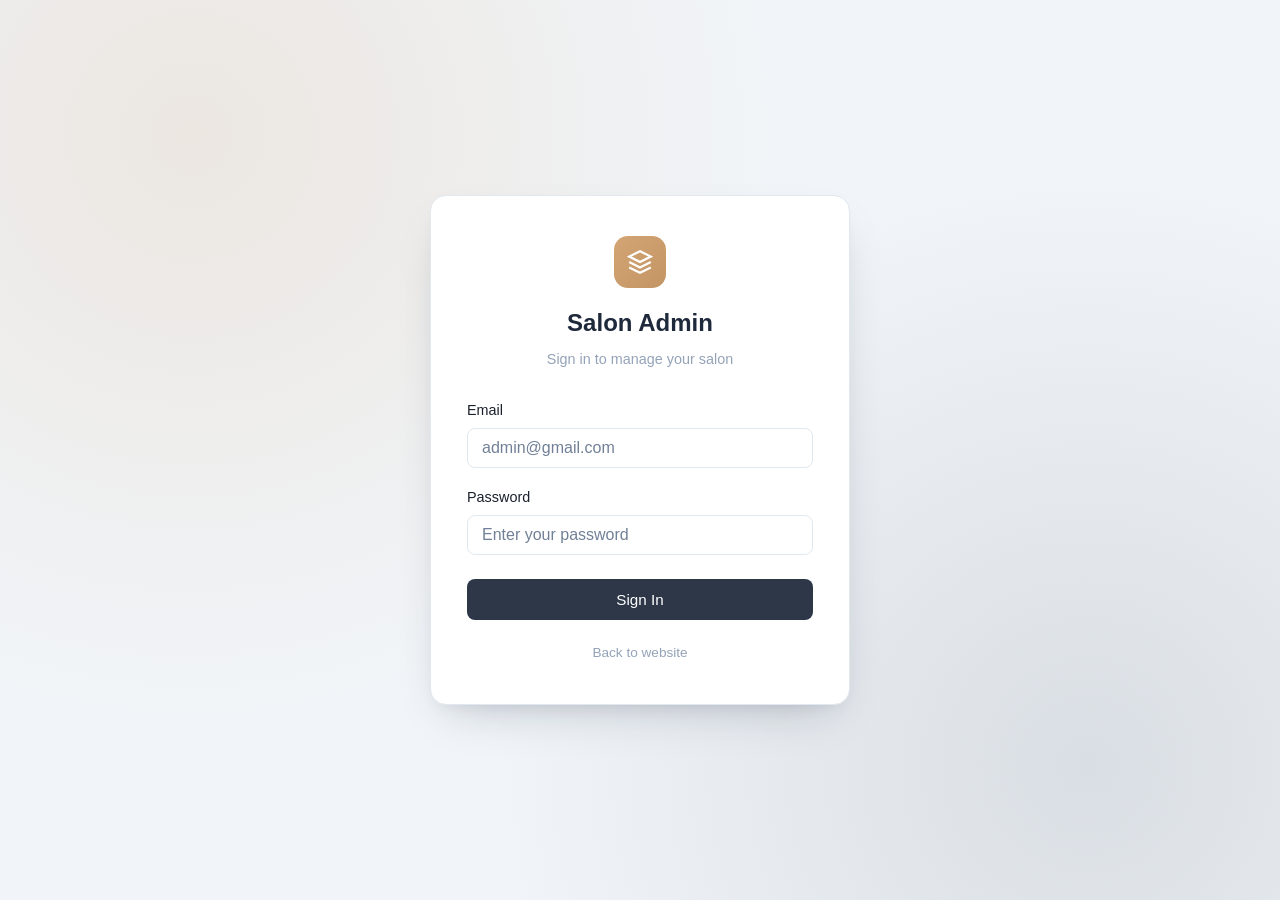
==== admin.html @ ce446b96 "first commit" ====
<!DOCTYPE html>
<html lang="en">
<head>
    <meta charset="UTF-8">
    <meta name="viewport" content="width=device-width, initial-scale=1.0">
    <title>Salon Admin Panel</title>
    <link rel="stylesheet" href="css/style.css">
    <link rel="stylesheet" href="css/admin.css">
</head>
<body>
    <script src="js/data/default-data.js"></script>
    <script src="js/utils/helpers.js"></script>
    <script src="js/data/storage.js"></script>
    <script>if (!storage.isAdminAuthenticated()) { window.location.replace('login.html'); }</script>
    <div class="admin-layout">
        <aside class="sidebar" id="sidebar">
            <div class="sidebar-header">
                <h1><span id="sidebar-brand-name">Salon Admin</span></h1>
            </div>
            <nav class="sidebar-nav">
                <div class="nav-section">
                    <div class="nav-section-title">Overview</div>
                    <a href="#" class="nav-link active" data-section="dashboard">
                        <svg viewBox="0 0 24 24" fill="none" stroke="currentColor" stroke-width="2"><rect x="3" y="3" width="7" height="7"/><rect x="14" y="3" width="7" height="7"/><rect x="3" y="14" width="7" height="7"/><rect x="14" y="14" width="7" height="7"/></svg>
                        Dashboard
                    </a>
                </div>
                <div class="nav-section">
                    <div class="nav-section-title">Salon Data</div>
                    <a href="#" class="nav-link" data-section="business">
                        <svg viewBox="0 0 24 24" fill="none" stroke="currentColor" stroke-width="2"><path d="M3 21h18"/><path d="M5 21V7l7-4 7 4v14"/><path d="M9 21v-6h6v6"/></svg>
                        Business Information
                    </a>
                    <a href="#" class="nav-link" data-section="contact">
                        <svg viewBox="0 0 24 24" fill="none" stroke="currentColor" stroke-width="2"><path d="M22 16.92v3a2 2 0 0 1-2.18 2 19.79 19.79 0 0 1-8.63-3.07 19.5 19.5 0 0 1-6-6 19.79 19.79 0 0 1-3.07-8.67A2 2 0 0 1 4.11 2h3a2 2 0 0 1 2 1.72c.13.96.36 1.9.7 2.81a2 2 0 0 1-.45 2.11L8.09 9.91a16 16 0 0 0 6 6l1.27-1.27a2 2 0 0 1 2.11-.45c.91.34 1.85.57 2.81.7A2 2 0 0 1 22 16.92z"/></svg>
                        Contact Information
                    </a>
                    <a href="#" class="nav-link" data-section="opening-hours">
                        <svg viewBox="0 0 24 24" fill="none" stroke="currentColor" stroke-width="2"><circle cx="12" cy="12" r="10"/><polyline points="12 6 12 12 16 14"/></svg>
                        Opening Hours
                    </a>
                    <a href="#" class="nav-link" data-section="services">
                        <svg viewBox="0 0 24 24" fill="none" stroke="currentColor" stroke-width="2"><circle cx="6" cy="6" r="3"/><circle cx="6" cy="18" r="3"/><line x1="20" y1="4" x2="8.12" y2="15.88"/><line x1="14.47" y1="14.48" x2="20" y2="20"/><line x1="8.12" y1="8.12" x2="12" y2="12"/></svg>
                        Services
                    </a>
                    <a href="#" class="nav-link" data-section="packages">
                        <svg viewBox="0 0 24 24" fill="none" stroke="currentColor" stroke-width="2"><path d="M21 16V8a2 2 0 0 0-1-1.73l-7-4a2 2 0 0 0-2 0l-7 4A2 2 0 0 0 3 8v8a2 2 0 0 0 1 1.73l7 4a2 2 0 0 0 2 0l7-4A2 2 0 0 0 21 16z"/><polyline points="3.27 6.96 12 12.01 20.73 6.96"/><line x1="12" y1="22.08" x2="12" y2="12"/></svg>
                        Packages
                    </a>
                    <a href="#" class="nav-link" data-section="team">
                        <svg viewBox="0 0 24 24" fill="none" stroke="currentColor" stroke-width="2"><path d="M17 21v-2a4 4 0 0 0-4-4H5a4 4 0 0 0-4 4v2"/><circle cx="9" cy="7" r="4"/><path d="M23 21v-2a4 4 0 0 0-3-3.87"/><path d="M16 3.13a4 4 0 0 1 0 7.75"/></svg>
                        Team
                    </a>
                    <a href="#" class="nav-link" data-section="gallery">
                        <svg viewBox="0 0 24 24" fill="none" stroke="currentColor" stroke-width="2"><rect x="3" y="3" width="18" height="18" rx="2"/><circle cx="8.5" cy="8.5" r="1.5"/><polyline points="21 15 16 10 5 21"/></svg>
                        Gallery
                    </a>
                    <a href="#" class="nav-link" data-section="testimonials">
                        <svg viewBox="0 0 24 24" fill="none" stroke="currentColor" stroke-width="2"><polygon points="12 2 15.09 8.26 22 9.27 17 14.14 18.18 21.02 12 17.77 5.82 21.02 7 14.14 2 9.27 8.91 8.26 12 2"/></svg>
                        Testimonials
                    </a>
                </div>
                <div class="nav-section">
                    <div class="nav-section-title">Management</div>
                    <a href="#" class="nav-link" data-section="appointments">
                        <svg viewBox="0 0 24 24" fill="none" stroke="currentColor" stroke-width="2"><rect x="3" y="4" width="18" height="18" rx="2"/><line x1="16" y1="2" x2="16" y2="6"/><line x1="8" y1="2" x2="8" y2="6"/><line x1="3" y1="10" x2="21" y2="10"/></svg>
                        Appointments
                    </a>
                    <a href="#" class="nav-link" data-section="social-links">
                        <svg viewBox="0 0 24 24" fill="none" stroke="currentColor" stroke-width="2"><path d="M18 8A6 6 0 0 0 6 8c0 7-3 9-3 9h18s-3-2-3-9"/><path d="M13.73 21a2 2 0 0 1-3.46 0"/></svg>
                        Social Links
                    </a>
                    <a href="#" class="nav-link" data-section="settings">
                        <svg viewBox="0 0 24 24" fill="none" stroke="currentColor" stroke-width="2"><circle cx="12" cy="12" r="3"/><path d="M19.4 15a1.65 1.65 0 0 0 .33 1.82l.06.06a2 2 0 0 1 0 2.83 2 2 0 0 1-2.83 0l-.06-.06a1.65 1.65 0 0 0-1.82-.33 1.65 1.65 0 0 0-1 1.51V21a2 2 0 0 1-2 2 2 2 0 0 1-2-2v-.09A1.65 1.65 0 0 0 9 19.4a1.65 1.65 0 0 0-1.82.33l-.06.06a2 2 0 0 1-2.83 0 2 2 0 0 1 0-2.83l.06-.06a1.65 1.65 0 0 0 .33-1.82 1.65 1.65 0 0 0-1.51-1H3a2 2 0 0 1-2-2 2 2 0 0 1 2-2h.09A1.65 1.65 0 0 0 4.6 9a1.65 1.65 0 0 0-.33-1.82l-.06-.06a2 2 0 0 1 0-2.83 2 2 0 0 1 2.83 0l.06.06a1.65 1.65 0 0 0 1.82.33H9a1.65 1.65 0 0 0 1-1.51V3a2 2 0 0 1 2-2 2 2 0 0 1 2 2v.09a1.65 1.65 0 0 0 1 1.51 1.65 1.65 0 0 0 1.82-.33l.06-.06a2 2 0 0 1 2.83 0 2 2 0 0 1 0 2.83l-.06.06a1.65 1.65 0 0 0-.33 1.82V9a1.65 1.65 0 0 0 1.51 1H21a2 2 0 0 1 2 2 2 2 0 0 1-2 2h-.09a1.65 1.65 0 0 0-1.51 1z"/></svg>
                        Settings
                    </a>
                </div>
            </nav>
            <div class="sidebar-footer">
                <a href="index.html" class="nav-link" target="_blank" rel="noopener">
                    <svg viewBox="0 0 24 24" fill="none" stroke="currentColor" stroke-width="2"><path d="M18 13v6a2 2 0 0 1-2 2H5a2 2 0 0 1-2-2V8a2 2 0 0 1 2-2h6"/><polyline points="15 3 21 3 21 9"/><line x1="10" y1="14" x2="21" y2="3"/></svg>
                    View Website
                </a>
            </div>
        </aside>

        <div class="overlay"></div>

        <div class="main-content">
            <header class="admin-header">
                <div class="header-left">
                    <button class="menu-toggle" id="menu-toggle" aria-label="Toggle menu">
                        <svg width="24" height="24" viewBox="0 0 24 24" fill="none" stroke="currentColor" stroke-width="2">
                            <line x1="3" y1="6" x2="21" y2="6"></line>
                            <line x1="3" y1="12" x2="21" y2="12"></line>
                            <line x1="3" y1="18" x2="21" y2="18"></line>
                        </svg>
                    </button>
                    <h2 class="page-title" id="page-title">Dashboard</h2>
                </div>
                <div class="header-right">
                    <a href="index.html" target="_blank" rel="noopener" class="btn btn-secondary btn-sm">View Site</a>
                    <button type="button" class="btn btn-secondary btn-sm" data-admin-logout>Logout</button>
                    <div class="user-menu">
                        <div class="user-avatar">A</div>
                        <div class="user-info">
                            <span class="user-name">Admin</span>
                            <span class="user-role">Salon Owner</span>
                        </div>
                    </div>
                </div>
            </header>

            <main class="content-area">

                <section class="content-section active" id="section-dashboard">
                    <div class="section-header">
                        <div>
                            <h2>Dashboard</h2>
                            <p class="section-intro">Your salon content and booking overview.</p>
                        </div>
                        <button type="button" class="btn btn-danger" id="reset-demo-btn">Reset Demo Data</button>
                    </div>
                    <div class="stats-grid">
                        <div class="stat-card">
                            <div class="stat-icon services">
                                <svg viewBox="0 0 24 24" fill="none" stroke="currentColor" stroke-width="2"><circle cx="6" cy="6" r="3"/><circle cx="6" cy="18" r="3"/><line x1="20" y1="4" x2="8.12" y2="15.88"/><line x1="14.47" y1="14.48" x2="20" y2="20"/><line x1="8.12" y1="8.12" x2="12" y2="12"/></svg>
                            </div>
                            <div class="stat-content">
                                <div class="stat-value" id="stat-services">0</div>
                                <div class="stat-label">Total Services</div>
                            </div>
                        </div>
                        <div class="stat-card">
                            <div class="stat-icon packages">
                                <svg viewBox="0 0 24 24" fill="none" stroke="currentColor" stroke-width="2"><path d="M21 16V8a2 2 0 0 0-1-1.73l-7-4a2 2 0 0 0-2 0l-7 4A2 2 0 0 0 3 8v8a2 2 0 0 0 1 1.73l7 4a2 2 0 0 0 2 0l7-4A2 2 0 0 0 21 16z"/><polyline points="3.27 6.96 12 12.01 20.73 6.96"/><line x1="12" y1="22.08" x2="12" y2="12"/></svg>
                            </div>
                            <div class="stat-content">
                                <div class="stat-value" id="stat-packages">0</div>
                                <div class="stat-label">Total Packages</div>
                            </div>
                        </div>
                        <div class="stat-card">
                            <div class="stat-icon team">
                                <svg viewBox="0 0 24 24" fill="none" stroke="currentColor" stroke-width="2"><path d="M17 21v-2a4 4 0 0 0-4-4H5a4 4 0 0 0-4 4v2"/><circle cx="9" cy="7" r="4"/><path d="M23 21v-2a4 4 0 0 0-3-3.87"/><path d="M16 3.13a4 4 0 0 1 0 7.75"/></svg>
                            </div>
                            <div class="stat-content">
                                <div class="stat-value" id="stat-team">0</div>
                                <div class="stat-label">Total Team Members</div>
                            </div>
                        </div>
                        <div class="stat-card">
                            <div class="stat-icon testimonials">
                                <svg viewBox="0 0 24 24" fill="none" stroke="currentColor" stroke-width="2"><polygon points="12 2 15.09 8.26 22 9.27 17 14.14 18.18 21.02 12 17.77 5.82 21.02 7 14.14 2 9.27 8.91 8.26 12 2"/></svg>
                            </div>
                            <div class="stat-content">
                                <div class="stat-value" id="stat-testimonials">0</div>
                                <div class="stat-label">Total Testimonials</div>
                            </div>
                        </div>
                        <div class="stat-card">
                            <div class="stat-icon appointments">
                                <svg viewBox="0 0 24 24" fill="none" stroke="currentColor" stroke-width="2"><rect x="3" y="4" width="18" height="18" rx="2"/><line x1="16" y1="2" x2="16" y2="6"/><line x1="8" y1="2" x2="8" y2="6"/><line x1="3" y1="10" x2="21" y2="10"/></svg>
                            </div>
                            <div class="stat-content">
                                <div class="stat-value" id="stat-appointments">0</div>
                                <div class="stat-label">Pending Appointments</div>
                            </div>
                        </div>
                        <div class="stat-card">
                            <div class="stat-icon gallery">
                                <svg viewBox="0 0 24 24" fill="none" stroke="currentColor" stroke-width="2"><rect x="3" y="3" width="18" height="18" rx="2"/><circle cx="8.5" cy="8.5" r="1.5"/><polyline points="21 15 16 10 5 21"/></svg>
                            </div>
                            <div class="stat-content">
                                <div class="stat-value" id="stat-gallery">0</div>
                                <div class="stat-label">Total Gallery Items</div>
                            </div>
                        </div>
                    </div>
                    <div class="form-section">
                        <h3>Recent Appointments</h3>
                        <div id="recent-appointments"></div>
                    </div>
                </section>

                <section class="content-section" id="section-business">
                    <div class="section-header">
                        <div>
                            <h2>Business Information</h2>
                            <p class="section-intro">Core identity of the salon shown on every template.</p>
                        </div>
                    </div>
                    <form id="business-form">
                        <div class="form-section">
                            <h3>Salon Details</h3>
                            <div class="form-row">
                                <div class="form-group">
                                    <label class="form-label" for="business-name">Salon Name *</label>
                                    <input type="text" id="business-name" class="form-control" placeholder="e.g. Luxe Beauty Studio">
                                </div>
                                <div class="form-group">
                                    <label class="form-label" for="business-tagline">Tagline</label>
                                    <input type="text" id="business-tagline" class="form-control" placeholder="e.g. Where Beauty Meets Excellence">
                                </div>
                            </div>
                            <div class="form-group">
                                <label class="form-label" for="business-description">Description</label>
                                <textarea id="business-description" class="form-control" rows="4" placeholder="Short description of the salon"></textarea>
                            </div>
                        </div>
                        <div class="form-section">
                            <h3>Brand Assets</h3>
                            <div class="form-row">
                                <div class="form-group">
                                    <label class="form-label" for="business-logoUrl">Logo URL</label>
                                    <input type="text" id="business-logoUrl" class="form-control" placeholder="https://example.com/logo.png">
                                </div>
                                <div class="form-group">
                                    <label class="form-label" for="business-faviconUrl">Favicon URL</label>
                                    <input type="text" id="business-faviconUrl" class="form-control" placeholder="https://example.com/favicon.ico">
                                </div>
                            </div>
                            <p class="form-hint">Paste direct image links. No file uploads in the prototype phase.</p>
                        </div>
                        <div class="form-section">
                            <h3>Location</h3>
                            <div class="form-group">
                                <label class="form-label" for="business-address">Address</label>
                                <input type="text" id="business-address" class="form-control" placeholder="Street address">
                            </div>
                            <div class="form-row">
                                <div class="form-group">
                                    <label class="form-label" for="business-city">City</label>
                                    <input type="text" id="business-city" class="form-control" placeholder="City">
                                </div>
                                <div class="form-group">
                                    <label class="form-label" for="business-country">Country</label>
                                    <input type="text" id="business-country" class="form-control" placeholder="Country">
                                </div>
                            </div>
                        </div>
                        <div class="form-actions">
                            <button type="submit" class="btn btn-primary">Save Changes</button>
                        </div>
                    </form>
                </section>

                <section class="content-section" id="section-contact">
                    <div class="section-header">
                        <div>
                            <h2>Contact Information</h2>
                            <p class="section-intro">How clients reach the salon.</p>
                        </div>
                    </div>
                    <form id="contact-form">
                        <div class="form-section">
                            <h3>Contact Details</h3>
                            <div class="form-row">
                                <div class="form-group">
                                    <label class="form-label" for="contact-phone">Phone</label>
                                    <input type="tel" id="contact-phone" class="form-control" placeholder="+1 416 555 1234">
                                </div>
                                <div class="form-group">
                                    <label class="form-label" for="contact-email">Email</label>
                                    <input type="email" id="contact-email" class="form-control" placeholder="hello@salon.example">
                                </div>
                            </div>
                            <div class="form-row">
                                <div class="form-group">
                                    <label class="form-label" for="contact-whatsapp">WhatsApp</label>
                                    <input type="tel" id="contact-whatsapp" class="form-control" placeholder="+1 416 555 1234">
                                </div>
                                <div class="form-group">
                                    <label class="form-label" for="contact-googleMapsUrl">Google Maps URL</label>
                                    <input type="text" id="contact-googleMapsUrl" class="form-control" placeholder="https://maps.google.com/...">
                                </div>
                            </div>
                            <div class="form-group">
                                <label class="form-label" for="contact-address">Address</label>
                                <input type="text" id="contact-address" class="form-control" placeholder="Full address shown on the website">
                            </div>
                        </div>
                        <div class="form-actions">
                            <button type="submit" class="btn btn-primary">Save Changes</button>
                        </div>
                    </form>
                </section>

                <section class="content-section" id="section-opening-hours">
                    <div class="section-header">
                        <div>
                            <h2>Opening Hours</h2>
                            <p class="section-intro">Set open or closed status and times for each day.</p>
                        </div>
                    </div>
                    <form id="opening-hours-form">
                        <div class="form-section">
                            <h3>Weekly Schedule</h3>
                            <div class="opening-hours-grid">
                                <div class="day-row">
                                    <input type="checkbox" class="day-open-checkbox" id="hours-monday-open" data-day="monday">
                                    <label class="day-label" for="hours-monday-open">Monday</label>
                                    <div class="time-inputs">
                                        <input type="time" id="hours-monday-openTime">
                                        <span>to</span>
                                        <input type="time" id="hours-monday-closeTime">
                                    </div>
                                </div>
                                <div class="day-row">
                                    <input type="checkbox" class="day-open-checkbox" id="hours-tuesday-open" data-day="tuesday">
                                    <label class="day-label" for="hours-tuesday-open">Tuesday</label>
                                    <div class="time-inputs">
                                        <input type="time" id="hours-tuesday-openTime">
                                        <span>to</span>
                                        <input type="time" id="hours-tuesday-closeTime">
                                    </div>
                                </div>
                                <div class="day-row">
                                    <input type="checkbox" class="day-open-checkbox" id="hours-wednesday-open" data-day="wednesday">
                                    <label class="day-label" for="hours-wednesday-open">Wednesday</label>
                                    <div class="time-inputs">
                                        <input type="time" id="hours-wednesday-openTime">
                                        <span>to</span>
                                        <input type="time" id="hours-wednesday-closeTime">
                                    </div>
                                </div>
                                <div class="day-row">
                                    <input type="checkbox" class="day-open-checkbox" id="hours-thursday-open" data-day="thursday">
                                    <label class="day-label" for="hours-thursday-open">Thursday</label>
                                    <div class="time-inputs">
                                        <input type="time" id="hours-thursday-openTime">
                                        <span>to</span>
                                        <input type="time" id="hours-thursday-closeTime">
                                    </div>
                                </div>
                                <div class="day-row">
                                    <input type="checkbox" class="day-open-checkbox" id="hours-friday-open" data-day="friday">
                                    <label class="day-label" for="hours-friday-open">Friday</label>
                                    <div class="time-inputs">
                                        <input type="time" id="hours-friday-openTime">
                                        <span>to</span>
                                        <input type="time" id="hours-friday-closeTime">
                                    </div>
                                </div>
                                <div class="day-row">
                                    <input type="checkbox" class="day-open-checkbox" id="hours-saturday-open" data-day="saturday">
                                    <label class="day-label" for="hours-saturday-open">Saturday</label>
                                    <div class="time-inputs">
                                        <input type="time" id="hours-saturday-openTime">
                                        <span>to</span>
                                        <input type="time" id="hours-saturday-closeTime">
                                    </div>
                                </div>
                                <div class="day-row">
                                    <input type="checkbox" class="day-open-checkbox" id="hours-sunday-open" data-day="sunday">
                                    <label class="day-label" for="hours-sunday-open">Sunday</label>
                                    <div class="time-inputs">
                                        <input type="time" id="hours-sunday-openTime">
                                        <span>to</span>
                                        <input type="time" id="hours-sunday-closeTime">
                                    </div>
                                </div>
                            </div>
                        </div>
                        <div class="form-actions">
                            <button type="submit" class="btn btn-primary">Save Opening Hours</button>
                        </div>
                    </form>
                </section>

                <section class="content-section" id="section-services">
                    <div class="section-header">
                        <div>
                            <h2>Services</h2>
                            <p class="section-intro">Individual services offered by the salon.</p>
                        </div>
                        <button type="button" class="btn btn-primary" id="add-service-btn">+ Add Service</button>
                    </div>
                    <div class="table-container">
                        <table>
                            <thead>
                                <tr>
                                    <th>Service</th>
                                    <th>Description</th>
                                    <th>Price</th>
                                    <th>Duration</th>
                                    <th>Status</th>
                                    <th>Actions</th>
                                </tr>
                            </thead>
                            <tbody id="services-tbody"></tbody>
                        </table>
                    </div>
                </section>

                <section class="content-section" id="section-packages">
                    <div class="section-header">
                        <div>
                            <h2>Packages</h2>
                            <p class="section-intro">Bundled services offered at a combined price.</p>
                        </div>
                        <button type="button" class="btn btn-primary" id="add-package-btn">+ Add Package</button>
                    </div>
                    <div class="table-container">
                        <table>
                            <thead>
                                <tr>
                                    <th>Package</th>
                                    <th>Description</th>
                                    <th>Price</th>
                                    <th>Included Services</th>
                                    <th>Status</th>
                                    <th>Actions</th>
                                </tr>
                            </thead>
                            <tbody id="packages-tbody"></tbody>
                        </table>
                    </div>
                </section>

                <section class="content-section" id="section-team">
                    <div class="section-header">
                        <div>
                            <h2>Team</h2>
                            <p class="section-intro">Staff members shown on the website.</p>
                        </div>
                        <button type="button" class="btn btn-primary" id="add-team-btn">+ Add Team Member</button>
                    </div>
                    <div class="table-container">
                        <table>
                            <thead>
                                <tr>
                                    <th>Photo</th>
                                    <th>Member</th>
                                    <th>Bio</th>
                                    <th>Status</th>
                                    <th>Actions</th>
                                </tr>
                            </thead>
                            <tbody id="team-tbody"></tbody>
                        </table>
                    </div>
                </section>

                <section class="content-section" id="section-gallery">
                    <div class="section-header">
                        <div>
                            <h2>Gallery</h2>
                            <p class="section-intro">Images showcasing salon work and space.</p>
                        </div>
                        <button type="button" class="btn btn-primary" id="add-gallery-btn">+ Add Gallery Item</button>
                    </div>
                    <div class="table-container">
                        <table>
                            <thead>
                                <tr>
                                    <th>Photo</th>
                                    <th>Title</th>
                                    <th>Category</th>
                                    <th>Status</th>
                                    <th>Actions</th>
                                </tr>
                            </thead>
                            <tbody id="gallery-tbody"></tbody>
                        </table>
                    </div>
                </section>

                <section class="content-section" id="section-testimonials">
                    <div class="section-header">
                        <div>
                            <h2>Testimonials</h2>
                            <p class="section-intro">Client reviews displayed on the website.</p>
                        </div>
                        <button type="button" class="btn btn-primary" id="add-testimonial-btn">+ Add Testimonial</button>
                    </div>
                    <div class="table-container">
                        <table>
                            <thead>
                                <tr>
                                    <th>Photo</th>
                                    <th>Customer</th>
                                    <th>Rating</th>
                                    <th>Status</th>
                                    <th>Actions</th>
                                </tr>
                            </thead>
                            <tbody id="testimonials-tbody"></tbody>
                        </table>
                    </div>
                </section>

                <section class="content-section" id="section-appointments">
                    <div class="section-header">
                        <div>
                            <h2>Appointments</h2>
                            <p class="section-intro">Booking requests stored in the prototype database.</p>
                        </div>
                    </div>
                    <div class="table-toolbar">
                        <div class="filter-group">
                            <label for="appointment-status-filter">Filter by status</label>
                            <select id="appointment-status-filter">
                                <option value="all">All Statuses</option>
                                <option value="Pending">Pending</option>
                                <option value="Confirmed">Confirmed</option>
                                <option value="Completed">Completed</option>
                                <option value="Cancelled">Cancelled</option>
                            </select>
                        </div>
                    </div>
                    <div class="table-container">
                        <table>
                            <thead>
                                <tr>
                                    <th>Customer</th>
                                    <th>Phone</th>
                                    <th>Email</th>
                                    <th>Service</th>
                                    <th>Date</th>
                                    <th>Time</th>
                                    <th>Status</th>
                                    <th>Actions</th>
                                </tr>
                            </thead>
                            <tbody id="appointments-tbody"></tbody>
                        </table>
                    </div>
                </section>

                <section class="content-section" id="section-social-links">
                    <div class="section-header">
                        <div>
                            <h2>Social Links</h2>
                            <p class="section-intro">All fields are optional. Leave blank to hide a network.</p>
                        </div>
                    </div>
                    <form id="social-form">
                        <div class="form-section">
                            <h3>Profiles</h3>
                            <div class="social-links-grid">
                                <div class="form-group">
                                    <label class="form-label social-label" for="social-instagram">
                                        <svg viewBox="0 0 24 24" fill="none" stroke="currentColor" stroke-width="2"><rect x="2" y="2" width="20" height="20" rx="5"/><path d="M16 11.37A4 4 0 1 1 12.63 8 4 4 0 0 1 16 11.37z"/><line x1="17.5" y1="6.5" x2="17.51" y2="6.5"/></svg>
                                        Instagram
                                    </label>
                                    <input type="text" id="social-instagram" class="form-control" placeholder="https://instagram.com/...">
                                </div>
                                <div class="form-group">
                                    <label class="form-label social-label" for="social-facebook">
                                        <svg viewBox="0 0 24 24" fill="none" stroke="currentColor" stroke-width="2"><path d="M18 2h-3a5 5 0 0 0-5 5v3H7v4h3v8h4v-8h3l1-4h-4V7a1 1 0 0 1 1-1h3z"/></svg>
                                        Facebook
                                    </label>
                                    <input type="text" id="social-facebook" class="form-control" placeholder="https://facebook.com/...">
                                </div>
                                <div class="form-group">
                                    <label class="form-label social-label" for="social-tiktok">
                                        <svg viewBox="0 0 24 24" fill="none" stroke="currentColor" stroke-width="2"><path d="M9 12a4 4 0 1 0 4 4V4a5 5 0 0 0 5 5"/></svg>
                                        TikTok
                                    </label>
                                    <input type="text" id="social-tiktok" class="form-control" placeholder="https://tiktok.com/@...">
                                </div>
                                <div class="form-group">
                                    <label class="form-label social-label" for="social-youtube">
                                        <svg viewBox="0 0 24 24" fill="none" stroke="currentColor" stroke-width="2"><path d="M22.54 6.42a2.78 2.78 0 0 0-1.94-2C18.88 4 12 4 12 4s-6.88 0-8.6.46a2.78 2.78 0 0 0-1.94 2A29 29 0 0 0 1 11.75a29 29 0 0 0 .46 5.33A2.78 2.78 0 0 0 3.4 19c1.72.46 8.6.46 8.6.46s6.88 0 8.6-.46a2.78 2.78 0 0 0 1.94-2 29 29 0 0 0 .46-5.25 29 29 0 0 0-.46-5.33z"/><polygon points="9.75 15.02 15.5 11.75 9.75 8.48 9.75 15.02"/></svg>
                                        YouTube
                                    </label>
                                    <input type="text" id="social-youtube" class="form-control" placeholder="https://youtube.com/@...">
                                </div>
                                <div class="form-group">
                                    <label class="form-label social-label" for="social-googleBusiness">
                                        <svg viewBox="0 0 24 24" fill="none" stroke="currentColor" stroke-width="2"><path d="M21 10c0 7-9 13-9 13s-9-6-9-13a9 9 0 0 1 18 0z"/><circle cx="12" cy="10" r="3"/></svg>
                                        Google Business
                                    </label>
                                    <input type="text" id="social-googleBusiness" class="form-control" placeholder="https://g.page/...">
                                </div>
                            </div>
                        </div>
                        <div class="form-actions">
                            <button type="submit" class="btn btn-primary">Save Social Links</button>
                        </div>
                    </form>
                </section>

                <section class="content-section" id="section-settings">
                    <div class="section-header">
                        <div>
                            <h2>Settings</h2>
                            <p class="section-intro">Template selection is stored separately from salon data.</p>
                        </div>
                    </div>
                    <form id="settings-form">
                        <div class="form-section">
                            <h3>Website Settings</h3>
                            <div class="form-row">
                                <div class="form-group">
                                    <label class="form-label" for="setting-selectedTemplate">Selected Template</label>
                                    <select id="setting-selectedTemplate" class="form-control">
                                        <option value="template-1">Template 1</option>
                                        <option value="template-2">Template 2</option>
                                        <option value="template-3">Template 3</option>
                                        <option value="template-4">Template 4</option>
                                        <option value="template-5">Template 5</option>
                                        <option value="template-6">Template 6</option>
                                        <option value="template-7">Template 7</option>
                                        <option value="template-8">Template 8</option>
                                        <option value="template-9">Template 9</option>
                                        <option value="template-10">Template 10</option>
                                    </select>
                                    <p class="form-hint">Changing the template only changes the visual presentation. Salon data stays the same.</p>
                                </div>
                                <div class="form-group">
                                    <label class="form-label" for="setting-primaryBusinessName">Primary Business Name</label>
                                    <input type="text" id="setting-primaryBusinessName" class="form-control" placeholder="Business name override">
                                </div>
                            </div>
                            <div class="form-group">
                                <label class="form-label" for="setting-websiteStatus">Website Status</label>
                                <select id="setting-websiteStatus" class="form-control">
                                    <option value="published">Published</option>
                                    <option value="draft">Draft</option>
                                    <option value="maintenance">Maintenance</option>
                                </select>
                            </div>
                        </div>
                        <div class="form-actions">
                            <button type="submit" class="btn btn-primary">Save Settings</button>
                        </div>
                    </form>
                </section>

            </main>
        </div>
    </div>

    <div class="modal-overlay" id="service-modal">
        <div class="modal">
            <form id="service-form">
                <div class="modal-header">
                    <h3 id="service-modal-title">Add Service</h3>
                    <button type="button" class="modal-close">&times;</button>
                </div>
                <div class="modal-body">
                    <div class="form-row">
                        <div class="form-group">
                            <label class="form-label" for="service-name">Name *</label>
                            <input type="text" id="service-name" class="form-control" placeholder="e.g. Classic Haircut">
                        </div>
                        <div class="form-group">
                            <label class="form-label" for="service-category">Category</label>
                            <input type="text" id="service-category" class="form-control" placeholder="Hair / Nails / Skin / Spa">
                        </div>
                    </div>
                    <div class="form-group">
                        <label class="form-label" for="service-description">Description</label>
                        <textarea id="service-description" class="form-control" rows="3" placeholder="Short description"></textarea>
                    </div>
                    <div class="form-row">
                        <div class="form-group">
                            <label class="form-label" for="service-price">Price (CAD)</label>
                            <input type="number" id="service-price" class="form-control" min="0" step="0.01" placeholder="0">
                        </div>
                        <div class="form-group">
                            <label class="form-label" for="service-duration">Duration (minutes)</label>
                            <input type="number" id="service-duration" class="form-control" min="0" step="5" placeholder="45">
                        </div>
                    </div>
                    <div class="form-group">
                        <label class="form-label" for="service-image">Image URL</label>
                        <input type="text" id="service-image" class="form-control" placeholder="https://example.com/service.jpg">
                    </div>
                    <div class="form-group">
                        <label class="form-label" for="service-status">Status</label>
                        <select id="service-status" class="form-control">
                            <option value="active">Active</option>
                            <option value="inactive">Inactive</option>
                        </select>
                    </div>
                </div>
                <div class="modal-actions">
                    <button type="button" class="btn btn-secondary" id="cancel-service-btn">Cancel</button>
                    <button type="submit" class="btn btn-primary">Save Service</button>
                </div>
            </form>
        </div>
    </div>

    <div class="modal-overlay" id="package-modal">
        <div class="modal">
            <form id="package-form">
                <div class="modal-header">
                    <h3 id="package-modal-title">Add Package</h3>
                    <button type="button" class="modal-close">&times;</button>
                </div>
                <div class="modal-body">
                    <div class="form-group">
                        <label class="form-label" for="package-name">Name *</label>
                        <input type="text" id="package-name" class="form-control" placeholder="e.g. Bridal Package">
                    </div>
                    <div class="form-group">
                        <label class="form-label" for="package-description">Description</label>
                        <textarea id="package-description" class="form-control" rows="3" placeholder="Short description"></textarea>
                    </div>
                    <div class="form-row">
                        <div class="form-group">
                            <label class="form-label" for="package-price">Price (CAD)</label>
                            <input type="number" id="package-price" class="form-control" min="0" step="0.01" placeholder="0">
                        </div>
                        <div class="form-group">
                            <label class="form-label" for="package-image">Image URL</label>
                            <input type="text" id="package-image" class="form-control" placeholder="https://example.com/package.jpg">
                        </div>
                    </div>
                    <div class="form-group">
                        <label class="form-label">Included Services</label>
                        <div id="package-services"></div>
                    </div>
                    <div class="form-group">
                        <label class="form-label" for="package-status">Status</label>
                        <select id="package-status" class="form-control">
                            <option value="active">Active</option>
                            <option value="inactive">Inactive</option>
                        </select>
                    </div>
                </div>
                <div class="modal-actions">
                    <button type="button" class="btn btn-secondary" id="cancel-package-btn">Cancel</button>
                    <button type="submit" class="btn btn-primary">Save Package</button>
                </div>
            </form>
        </div>
    </div>

    <div class="modal-overlay" id="team-modal">
        <div class="modal">
            <form id="team-form">
                <div class="modal-header">
                    <h3 id="team-modal-title">Add Team Member</h3>
                    <button type="button" class="modal-close">&times;</button>
                </div>
                <div class="modal-body">
                    <div class="form-row">
                        <div class="form-group">
                            <label class="form-label" for="team-name">Name *</label>
                            <input type="text" id="team-name" class="form-control" placeholder="Full name">
                        </div>
                        <div class="form-group">
                            <label class="form-label" for="team-role">Role</label>
                            <input type="text" id="team-role" class="form-control" placeholder="e.g. Senior Stylist">
                        </div>
                    </div>
                    <div class="form-group">
                        <label class="form-label" for="team-bio">Bio</label>
                        <textarea id="team-bio" class="form-control" rows="3" placeholder="Short biography"></textarea>
                    </div>
                    <div class="form-group">
                        <label class="form-label" for="team-image">Image URL</label>
                        <input type="text" id="team-image" class="form-control" placeholder="https://example.com/person.jpg">
                    </div>
                    <div class="form-group">
                        <label class="form-label" for="team-status">Status</label>
                        <select id="team-status" class="form-control">
                            <option value="active">Active</option>
                            <option value="inactive">Inactive</option>
                        </select>
                    </div>
                </div>
                <div class="modal-actions">
                    <button type="button" class="btn btn-secondary" id="cancel-team-btn">Cancel</button>
                    <button type="submit" class="btn btn-primary">Save Team Member</button>
                </div>
            </form>
        </div>
    </div>

    <div class="modal-overlay" id="gallery-modal">
        <div class="modal">
            <form id="gallery-form">
                <div class="modal-header">
                    <h3 id="gallery-modal-title">Add Gallery Item</h3>
                    <button type="button" class="modal-close">&times;</button>
                </div>
                <div class="modal-body">
                    <div class="form-group">
                        <label class="form-label" for="gallery-image">Image URL *</label>
                        <input type="text" id="gallery-image" class="form-control" placeholder="https://example.com/photo.jpg">
                    </div>
                    <div class="form-group">
                        <label class="form-label" for="gallery-title">Title *</label>
                        <input type="text" id="gallery-title" class="form-control" placeholder="e.g. Modern Salon Interior">
                    </div>
                    <div class="form-group">
                        <label class="form-label" for="gallery-category">Category</label>
                        <input type="text" id="gallery-category" class="form-control" placeholder="Interior / Hair / Nails / Spa">
                    </div>
                    <div class="form-group">
                        <label class="form-label" for="gallery-status">Status</label>
                        <select id="gallery-status" class="form-control">
                            <option value="active">Active</option>
                            <option value="inactive">Inactive</option>
                        </select>
                    </div>
                </div>
                <div class="modal-actions">
                    <button type="button" class="btn btn-secondary" id="cancel-gallery-btn">Cancel</button>
                    <button type="submit" class="btn btn-primary">Save Gallery Item</button>
                </div>
            </form>
        </div>
    </div>

    <div class="modal-overlay" id="testimonial-modal">
        <div class="modal">
            <form id="testimonial-form">
                <div class="modal-header">
                    <h3 id="testimonial-modal-title">Add Testimonial</h3>
                    <button type="button" class="modal-close">&times;</button>
                </div>
                <div class="modal-body">
                    <div class="form-row">
                        <div class="form-group">
                            <label class="form-label" for="testimonial-customerName">Customer Name *</label>
                            <input type="text" id="testimonial-customerName" class="form-control" placeholder="Full name">
                        </div>
                        <div class="form-group">
                            <label class="form-label" for="testimonial-customerImage">Customer Image URL</label>
                            <input type="text" id="testimonial-customerImage" class="form-control" placeholder="https://example.com/client.jpg">
                        </div>
                    </div>
                    <div class="form-group">
                        <label class="form-label" for="testimonial-rating">Rating</label>
                        <select id="testimonial-rating" class="form-control">
                            <option value="5" selected>5 - Excellent</option>
                            <option value="4">4 - Very Good</option>
                            <option value="3">3 - Good</option>
                            <option value="2">2 - Fair</option>
                            <option value="1">1 - Poor</option>
                        </select>
                    </div>
                    <div class="form-group">
                        <label class="form-label" for="testimonial-message">Message *</label>
                        <textarea id="testimonial-message" class="form-control" rows="4" placeholder="What the client said"></textarea>
                    </div>
                    <div class="form-group">
                        <label class="form-label" for="testimonial-status">Status</label>
                        <select id="testimonial-status" class="form-control">
                            <option value="active">Active</option>
                            <option value="inactive">Inactive</option>
                        </select>
                    </div>
                </div>
                <div class="modal-actions">
                    <button type="button" class="btn btn-secondary" id="cancel-testimonial-btn">Cancel</button>
                    <button type="submit" class="btn btn-primary">Save Testimonial</button>
                </div>
            </form>
        </div>
    </div>

    <script src="js/admin/auth.js"></script>
    <script src="js/admin/dashboard.js"></script>
    <script src="js/admin/business.js"></script>
    <script src="js/admin/contact.js"></script>
    <script src="js/admin/opening-hours.js"></script>
    <script src="js/admin/services.js"></script>
    <script src="js/admin/packages.js"></script>
    <script src="js/admin/team.js"></script>
    <script src="js/admin/gallery.js"></script>
    <script src="js/admin/testimonials.js"></script>
    <script src="js/admin/appointments.js"></script>
    <script src="js/admin/settings.js"></script>
    <script src="js/admin/admin.js"></script>
</body>
</html>
---- css/style.css ----
:root {
    --primary: #2d3748;
    --primary-light: #4a5568;
    --accent: #d4a574;
    --accent-light: #e8c59a;
    --bg: #f7fafc;
    --bg-white: #ffffff;
    --text: #1a202c;
    --text-light: #718096;
    --border: #e2e8f0;
    --success: #38a169;
    --warning: #d69e2e;
    --danger: #e53e3e;
    --info: #3182ce;
    --shadow: 0 4px 6px -1px rgba(0, 0, 0, 0.1), 0 2px 4px -1px rgba(0, 0, 0, 0.06);
    --shadow-lg: 0 10px 15px -3px rgba(0, 0, 0, 0.1), 0 4px 6px -2px rgba(0, 0, 0, 0.05);
    --radius: 8px;
    --transition: all 0.2s ease;
}

* {
    margin: 0;
    padding: 0;
    box-sizing: border-box;
}

body {
    font-family: -apple-system, BlinkMacSystemFont, 'Segoe UI', Roboto, Oxygen, Ubuntu, sans-serif;
    background: var(--bg);
    color: var(--text);
    line-height: 1.6;
    min-height: 100vh;
}

a {
    color: var(--accent);
    text-decoration: none;
    transition: var(--transition);
}

a:hover {
    color: var(--primary);
}

button {
    font-family: inherit;
    cursor: pointer;
    border: none;
    background: none;
    transition: var(--transition);
}

input, select, textarea {
    font-family: inherit;
    font-size: 1rem;
}

.container {
    max-width: 1400px;
    margin: 0 auto;
    padding: 0 20px;
}

.btn {
    display: inline-flex;
    align-items: center;
    justify-content: center;
    gap: 8px;
    padding: 10px 20px;
    border-radius: var(--radius);
    font-weight: 500;
    font-size: 0.9rem;
    white-space: nowrap;
}

.btn-primary {
    background: var(--primary);
    color: white;
}

.btn-primary:hover {
    background: var(--primary-light);
}

.btn-secondary {
    background: var(--bg-white);
    color: var(--text);
    border: 1px solid var(--border);
}

.btn-secondary:hover {
    background: var(--bg);
    border-color: var(--primary);
}

.btn-danger {
    background: var(--danger);
    color: white;
}

.btn-danger:hover {
    background: #c53030;
}

.btn-success {
    background: var(--success);
    color: white;
}

.btn-success:hover {
    background: #2f855a;
}

.btn-sm {
    padding: 6px 12px;
    font-size: 0.8rem;
}

.btn-lg {
    padding: 14px 28px;
    font-size: 1rem;
}

.btn:disabled {
    opacity: 0.5;
    cursor: not-allowed;
}

.badge {
    display: inline-flex;
    align-items: center;
    padding: 4px 10px;
    border-radius: 20px;
    font-size: 0.75rem;
    font-weight: 600;
    text-transform: uppercase;
    letter-spacing: 0.5px;
}

.badge-success { background: #c6f6d5; color: #276749; }
.badge-warning { background: #faf089; color: #b7791f; }
.badge-danger { background: #fed7d7; color: #c53030; }
.badge-info { background: #bee3f8; color: #2b6cb0; }
.badge-secondary { background: #edf2f7; color: #4a5568; }

.form-group {
    margin-bottom: 20px;
}

.form-label {
    display: block;
    margin-bottom: 6px;
    font-weight: 500;
    color: var(--text);
    font-size: 0.9rem;
}

.form-control {
    width: 100%;
    padding: 10px 14px;
    border: 1px solid var(--border);
    border-radius: var(--radius);
    background: var(--bg-white);
    color: var(--text);
    transition: var(--transition);
}

.form-control:focus {
    outline: none;
    border-color: var(--accent);
    box-shadow: 0 0 0 3px rgba(212, 165, 116, 0.2);
}

.form-control::placeholder {
    color: var(--text-light);
}

textarea.form-control {
    min-height: 100px;
    resize: vertical;
}

.form-row {
    display: grid;
    grid-template-columns: repeat(auto-fit, minmax(200px, 1fr));
    gap: 20px;
}

.card {
    background: var(--bg-white);
    border-radius: var(--radius);
    box-shadow: var(--shadow);
    border: 1px solid var(--border);
    overflow: hidden;
}

.card-header {
    padding: 20px;
    border-bottom: 1px solid var(--border);
    display: flex;
    align-items: center;
    justify-content: space-between;
    flex-wrap: wrap;
    gap: 16px;
}

.card-header h2 {
    font-size: 1.25rem;
    font-weight: 600;
    color: var(--text);
}

.card-body {
    padding: 20px;
}

.card-footer {
    padding: 16px 20px;
    border-top: 1px solid var(--border);
    background: var(--bg);
    display: flex;
    align-items: center;
    justify-content: flex-end;
    gap: 12px;
}

.table-wrapper {
    overflow-x: auto;
}

table {
    width: 100%;
    border-collapse: collapse;
}

th, td {
    padding: 12px 16px;
    text-align: left;
    border-bottom: 1px solid var(--border);
}

th {
    background: var(--bg);
    font-weight: 600;
    font-size: 0.85rem;
    text-transform: uppercase;
    letter-spacing: 0.5px;
    color: var(--text-light);
}

tr:last-child td {
    border-bottom: none;
}

tr:hover td {
    background: var(--bg);
}

.action-btns {
    display: flex;
    gap: 8px;
}

.action-btn {
    width: 32px;
    height: 32px;
    display: flex;
    align-items: center;
    justify-content: center;
    border-radius: 6px;
    color: var(--text-light);
}

.action-btn:hover {
    background: var(--bg);
    color: var(--primary);
}

.action-btn.delete:hover {
    background: #fff5f5;
    color: var(--danger);
}

.modal-overlay {
    position: fixed;
    inset: 0;
    background: rgba(0, 0, 0, 0.5);
    display: none;
    align-items: center;
    justify-content: center;
    padding: 20px;
    z-index: 1000;
    animation: fadeIn 0.2s ease;
}

.modal-overlay.open {
    display: flex;
}

@keyframes fadeIn {
    from { opacity: 0; }
    to { opacity: 1; }
}

.modal {
    background: var(--bg-white);
    border-radius: var(--radius);
    box-shadow: var(--shadow-lg);
    max-width: 600px;
    width: 100%;
    max-height: 90vh;
    overflow-y: auto;
    animation: slideUp 0.2s ease;
}

@keyframes slideUp {
    from { opacity: 0; transform: translateY(20px); }
    to { opacity: 1; transform: translateY(0); }
}

.modal-header {
    display: flex;
    align-items: center;
    justify-content: space-between;
    padding: 20px;
    border-bottom: 1px solid var(--border);
}

.modal-header h3 {
    font-size: 1.1rem;
    font-weight: 600;
}

.modal-close {
    width: 36px;
    height: 36px;
    display: flex;
    align-items: center;
    justify-content: center;
    border-radius: 6px;
    font-size: 1.5rem;
    color: var(--text-light);
}

.modal-close:hover {
    background: var(--bg);
    color: var(--text);
}

.modal-body {
    padding: 20px;
}

.modal-actions {
    display: flex;
    justify-content: flex-end;
    gap: 12px;
    padding: 16px 20px;
    border-top: 1px solid var(--border);
    background: var(--bg);
}

.confirm-modal p {
    padding: 20px 20px 4px;
    font-size: 0.95rem;
    color: var(--text-light);
}

.toast {
    padding: 14px 20px;
    border-radius: var(--radius);
    box-shadow: var(--shadow-lg);
    background: var(--bg-white);
    border-left: 4px solid var(--info);
    transform: translateX(100%);
    opacity: 0;
    transition: all 0.3s ease;
}

.toast.show {
    transform: translateX(0);
    opacity: 1;
}

.toast-success { border-left-color: var(--success); }
.toast-error { border-left-color: var(--danger); }
.toast-warning { border-left-color: var(--warning); }

@media (max-width: 768px) {
    .card-header {
        flex-direction: column;
        align-items: flex-start;
    }
    
    .form-row {
        grid-template-columns: 1fr;
    }
    
    .modal {
        margin: 10px;
        max-height: calc(100vh - 20px);
    }
}
---- css/admin.css ----
:root {
    --sidebar-width: 260px;
    --header-height: 64px;
}

* {
    margin: 0;
    padding: 0;
    box-sizing: border-box;
}

body {
    font-family: -apple-system, BlinkMacSystemFont, 'Segoe UI', Roboto, Oxygen, Ubuntu, sans-serif;
    background: #f1f5f9;
    color: #1e293b;
    line-height: 1.6;
    min-height: 100vh;
}

.admin-layout {
    display: flex;
    min-height: 100vh;
}

.sidebar {
    width: var(--sidebar-width);
    background: #ffffff;
    border-right: 1px solid #e2e8f0;
    height: 100vh;
    position: fixed;
    left: 0;
    top: 0;
    z-index: 100;
    display: flex;
    flex-direction: column;
    transition: transform 0.3s ease;
}

.sidebar-header {
    padding: 24px 20px;
    border-bottom: 1px solid #e2e8f0;
}

.sidebar-header h1 {
    font-size: 1.25rem;
    font-weight: 700;
    color: #1e293b;
    display: flex;
    align-items: center;
    gap: 10px;
}

.sidebar-header h1::before {
    content: '';
    width: 32px;
    height: 32px;
    background: linear-gradient(135deg, #d4a574, #c49564);
    border-radius: 8px;
    mask: url("data:image/svg+xml,%3Csvg xmlns='http://www.w3.org/2000/svg' viewBox='0 0 24 24' fill='none' stroke='currentColor' stroke-width='2'%3E%3Cpath d='M12 2L2 7l10 5 10-5-10-5z'/%3E%3Cpath d='M2 17l10 5 10-5'/%3E%3Cpath d='M2 12l10 5 10-5'/%3E%3C/svg%3E") center/contain no-repeat;
    -webkit-mask: url("data:image/svg+xml,%3Csvg xmlns='http://www.w3.org/2000/svg' viewBox='0 0 24 24' fill='none' stroke='currentColor' stroke-width='2'%3E%3Cpath d='M12 2L2 7l10 5 10-5-10-5z'/%3E%3Cpath d='M2 17l10 5 10-5'/%3E%3Cpath d='M2 12l10 5 10-5'/%3E%3C/svg%3E") center/contain no-repeat;
}

.sidebar-nav {
    flex: 1;
    padding: 16px 12px;
    overflow-y: auto;
}

.nav-section {
    margin-bottom: 24px;
}

.nav-section-title {
    font-size: 0.7rem;
    font-weight: 600;
    text-transform: uppercase;
    letter-spacing: 1px;
    color: #94a3b8;
    padding: 0 12px;
    margin-bottom: 8px;
}

.nav-link {
    display: flex;
    align-items: center;
    gap: 12px;
    padding: 12px 14px;
    border-radius: 8px;
    color: #64748b;
    font-size: 0.9rem;
    font-weight: 500;
    transition: all 0.2s ease;
    white-space: nowrap;
}

.nav-link:hover {
    background: #f1f5f9;
    color: #1e293b;
}

.nav-link.active {
    background: #fef3e2;
    color: #d4a574;
}

.nav-link svg {
    width: 20px;
    height: 20px;
    flex-shrink: 0;
}

.sidebar-footer {
    padding: 16px 20px;
    border-top: 1px solid #e2e8f0;
}

.main-content {
    flex: 1;
    margin-left: var(--sidebar-width);
    min-height: 100vh;
    display: flex;
    flex-direction: column;
}

.admin-header {
    height: var(--header-height);
    background: #ffffff;
    border-bottom: 1px solid #e2e8f0;
    display: flex;
    align-items: center;
    justify-content: space-between;
    padding: 0 32px;
    position: sticky;
    top: 0;
    z-index: 50;
}

.header-left {
    display: flex;
    align-items: center;
    gap: 16px;
}

.menu-toggle {
    display: none;
    width: 40px;
    height: 40px;
    align-items: center;
    justify-content: center;
    border-radius: 8px;
    color: #64748b;
}

.menu-toggle:hover {
    background: #f1f5f9;
    color: #1e293b;
}

.page-title {
    font-size: 1.25rem;
    font-weight: 600;
    color: #1e293b;
}

.header-right {
    display: flex;
    align-items: center;
    gap: 16px;
}

.user-menu {
    display: flex;
    align-items: center;
    gap: 12px;
    padding: 8px 12px;
    border-radius: 8px;
    background: #f8fafc;
    border: 1px solid #e2e8f0;
}

.user-avatar {
    width: 36px;
    height: 36px;
    border-radius: 50%;
    background: linear-gradient(135deg, #d4a574, #c49564);
    display: flex;
    align-items: center;
    justify-content: center;
    color: white;
    font-weight: 600;
    font-size: 0.9rem;
}

.user-info {
    display: flex;
    flex-direction: column;
}

.user-name {
    font-size: 0.85rem;
    font-weight: 600;
    color: #1e293b;
}

.user-role {
    font-size: 0.75rem;
    color: #94a3b8;
}

.content-area {
    flex: 1;
    padding: 32px;
}

.stats-grid {
    display: grid;
    grid-template-columns: repeat(auto-fit, minmax(240px, 1fr));
    gap: 24px;
    margin-bottom: 32px;
}

.stat-card {
    background: #ffffff;
    border-radius: 12px;
    padding: 24px;
    border: 1px solid #e2e8f0;
    display: flex;
    align-items: flex-start;
    gap: 16px;
    transition: all 0.2s ease;
}

.stat-card:hover {
    box-shadow: 0 4px 12px rgba(0, 0, 0, 0.08);
    border-color: #cbd5e1;
}

.stat-icon {
    width: 56px;
    height: 56px;
    border-radius: 12px;
    display: flex;
    align-items: center;
    justify-content: center;
    flex-shrink: 0;
}

.stat-icon svg {
    width: 24px;
    height: 24px;
}

.stat-icon.services { background: #fef3e2; color: #d4a574; }
.stat-icon.packages { background: #e0f2fe; color: #0369a1; }
.stat-icon.team { background: #fce7f3; color: #be185d; }
.stat-icon.testimonials { background: #dcfce7; color: #166534; }
.stat-icon.appointments { background: #fef08a; color: #854d0e; }
.stat-icon.gallery { background: #f3e8ff; color: #7e22ce; }

.stat-content {
    flex: 1;
    min-width: 0;
}

.stat-value {
    font-size: 2rem;
    font-weight: 700;
    color: #1e293b;
    line-height: 1.2;
}

.stat-label {
    font-size: 0.85rem;
    color: #94a3b8;
    margin-top: 4px;
}

.content-section {
    display: none;
}

.content-section.active {
    display: block;
    animation: fadeIn 0.3s ease;
}

@keyframes fadeIn {
    from { opacity: 0; transform: translateY(10px); }
    to { opacity: 1; transform: translateY(0); }
}

.section-header {
    display: flex;
    align-items: center;
    justify-content: space-between;
    margin-bottom: 24px;
    flex-wrap: wrap;
    gap: 16px;
}

.section-header h2 {
    font-size: 1.5rem;
    font-weight: 600;
    color: #1e293b;
}

.table-container {
    background: #ffffff;
    border-radius: 12px;
    border: 1px solid #e2e8f0;
    overflow: hidden;
}

.table-container table {
    width: 100%;
}

.table-container th {
    background: #f8fafc;
    padding: 14px 16px;
    font-size: 0.75rem;
    font-weight: 600;
    text-transform: uppercase;
    letter-spacing: 0.5px;
    color: #64748b;
    border-bottom: 1px solid #e2e8f0;
}

.table-container td {
    padding: 14px 16px;
    border-bottom: 1px solid #f1f5f9;
    font-size: 0.9rem;
}

.table-container tr:last-child td {
    border-bottom: none;
}

.table-container tr:hover td {
    background: #f8fafc;
}

.item-thumb {
    width: 50px;
    height: 50px;
    border-radius: 8px;
    object-fit: cover;
    background: #f1f5f9;
}

.item-name {
    font-weight: 500;
    color: #1e293b;
}

.item-category {
    font-size: 0.8rem;
    color: #64748b;
}

.status-select {
    padding: 6px 10px;
    border: 1px solid #e2e8f0;
    border-radius: 6px;
    font-size: 0.8rem;
    background: #ffffff;
    cursor: pointer;
}

.form-section {
    background: #ffffff;
    border-radius: 12px;
    border: 1px solid #e2e8f0;
    padding: 24px;
    margin-bottom: 24px;
}

.form-section h3 {
    font-size: 1.1rem;
    font-weight: 600;
    color: #1e293b;
    margin-bottom: 20px;
    padding-bottom: 12px;
    border-bottom: 1px solid #e2e8f0;
}

.opening-hours-grid {
    display: grid;
    grid-template-columns: repeat(auto-fit, minmax(280px, 1fr));
    gap: 16px;
}

.day-row {
    display: flex;
    align-items: center;
    gap: 12px;
    padding: 12px;
    background: #f8fafc;
    border-radius: 8px;
    border: 1px solid #e2e8f0;
}

.day-row input[type="checkbox"] {
    width: 18px;
    height: 18px;
    accent-color: #d4a574;
}

.day-label {
    min-width: 100px;
    font-weight: 500;
    font-size: 0.9rem;
}

.day-row .time-inputs {
    display: flex;
    align-items: center;
    gap: 8px;
    flex: 1;
}

.day-row .time-inputs input {
    flex: 1;
    padding: 8px 12px;
    border: 1px solid #e2e8f0;
    border-radius: 6px;
    font-size: 0.85rem;
}

.day-row .time-inputs span {
    color: #94a3b8;
    font-size: 0.85rem;
}

.day-row input[type="time"]:disabled {
    background: #f1f5f9;
    color: #94a3b8;
}

.social-links-grid {
    display: grid;
    grid-template-columns: repeat(auto-fit, minmax(300px, 1fr));
    gap: 16px;
}

.social-input-group {
    display: flex;
    align-items: center;
    gap: 12px;
}

.social-label {
    min-width: 100px;
    display: flex;
    align-items: center;
    gap: 8px;
    font-weight: 500;
    color: #374151;
}

.social-label svg {
    width: 20px;
    height: 20px;
}

.services-list, .packages-list, .team-list, .gallery-list, .testimonials-list {
    display: flex;
    flex-direction: column;
    gap: 12px;
}

.item-card {
    background: #f8fafc;
    border: 1px solid #e2e8f0;
    border-radius: 8px;
    padding: 16px;
    display: flex;
    align-items: center;
    justify-content: space-between;
    gap: 16px;
    flex-wrap: wrap;
}

.item-card-info {
    flex: 1;
    min-width: 200px;
}

.item-card-title {
    font-weight: 600;
    color: #1e293b;
    margin-bottom: 4px;
}

.item-card-meta {
    font-size: 0.85rem;
    color: #64748b;
}

.item-card-actions {
    display: flex;
    gap: 8px;
}

@media (max-width: 1024px) {
    .sidebar {
        transform: translateX(-100%);
    }
    
    .sidebar.open {
        transform: translateX(0);
    }
    
    .main-content {
        margin-left: 0;
    }
    
    .menu-toggle {
        display: flex;
    }
    
    .admin-header {
        padding: 0 20px;
    }
    
    .content-area {
        padding: 20px;
    }
}

@media (max-width: 768px) {
    .stats-grid {
        grid-template-columns: 1fr;
    }
    
    .section-header {
        flex-direction: column;
        align-items: flex-start;
    }
    
    .day-row {
        flex-direction: column;
        align-items: flex-start;
    }
    
    .day-row .time-inputs {
        width: 100%;
    }
    
    .social-links-grid {
        grid-template-columns: 1fr;
    }
    
    .item-card {
        flex-direction: column;
        align-items: flex-start;
    }
    
    .item-card-actions {
        width: 100%;
        justify-content: flex-end;
    }
}

.overlay {
    display: none;
    position: fixed;
    inset: 0;
    background: rgba(0, 0, 0, 0.5);
    z-index: 99;
}

.overlay.open {
    display: block;
}
.section-intro {
    font-size: 0.9rem;
    color: #64748b;
    margin-top: 4px;
}

.text-center {
    text-align: center;
}

.empty-state {
    padding: 32px 16px;
    text-align: center;
    color: #94a3b8;
    font-size: 0.9rem;
}

.table-toolbar {
    display: flex;
    align-items: center;
    justify-content: space-between;
    gap: 16px;
    margin-bottom: 16px;
    flex-wrap: wrap;
}

.table-toolbar .filter-group {
    display: flex;
    align-items: center;
    gap: 10px;
}

.table-toolbar label {
    font-size: 0.85rem;
    font-weight: 500;
    color: #64748b;
}

.table-toolbar select {
    padding: 8px 12px;
    border: 1px solid #e2e8f0;
    border-radius: 6px;
    font-size: 0.85rem;
    background: #ffffff;
    color: #1e293b;
    cursor: pointer;
}

.action-btn.edit-btn:hover {
    background: #fef3e2;
    color: #d4a574;
}

.action-btn.delete-btn:hover {
    background: #fff5f5;
    color: #e53e3e;
}

.appointment-item {
    display: flex;
    align-items: center;
    justify-content: space-between;
    gap: 16px;
    padding: 14px 4px;
    border-bottom: 1px solid #f1f5f9;
}

.appointment-item:last-child {
    border-bottom: none;
}

.apt-name {
    font-weight: 600;
    font-size: 0.9rem;
    color: #1e293b;
}

.apt-meta {
    font-size: 0.8rem;
    color: #94a3b8;
}

.service-tag {
    display: inline-block;
    margin: 2px 4px 2px 0;
    padding: 3px 8px;
    background: #e0f2fe;
    color: #0369a1;
    border-radius: 6px;
    font-size: 0.75rem;
    font-weight: 500;
}

.checkbox-label {
    display: flex;
    align-items: center;
    gap: 10px;
    padding: 10px 12px;
    margin-bottom: 8px;
    background: #f8fafc;
    border: 1px solid #e2e8f0;
    border-radius: 8px;
    font-size: 0.85rem;
    color: #334155;
    cursor: pointer;
}

.checkbox-label:hover {
    border-color: #d4a574;
}

.checkbox-label input {
    width: 16px;
    height: 16px;
    accent-color: #d4a574;
    flex-shrink: 0;
}

.form-actions {
    display: flex;
    justify-content: flex-end;
    gap: 12px;
    margin-top: 8px;
}

.form-hint {
    font-size: 0.8rem;
    color: #94a3b8;
    margin-top: 6px;
}
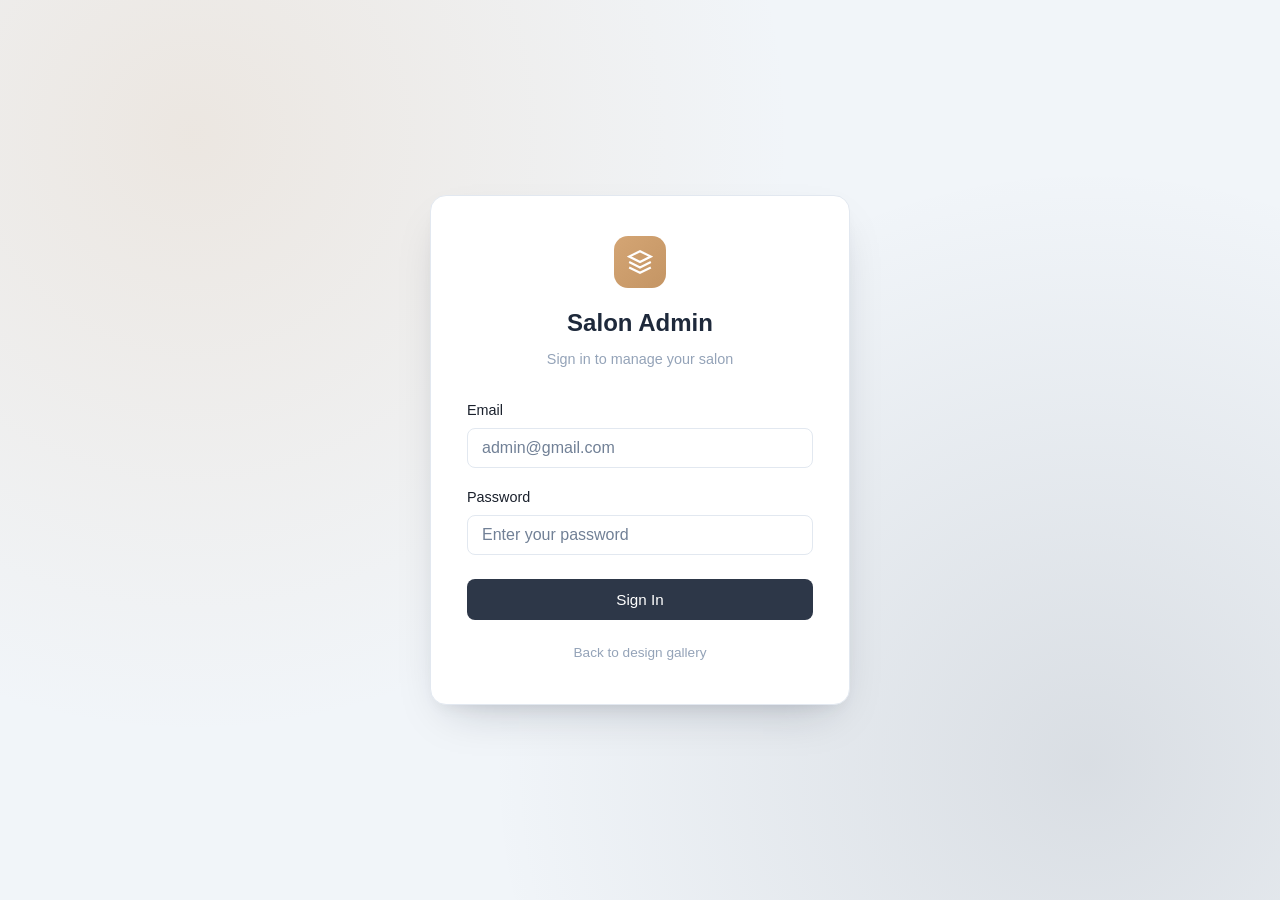
==== commit d84fbd16: "improve landing page now show all template preview in landing page" ====
--- a/admin.html
+++ b/admin.html
@@ -77,9 +77,13 @@
                 </div>
             </nav>
             <div class="sidebar-footer">
-                <a href="index.html" class="nav-link" target="_blank" rel="noopener">
+                <a href="preview.html" class="nav-link" target="_blank" rel="noopener">
                     <svg viewBox="0 0 24 24" fill="none" stroke="currentColor" stroke-width="2"><path d="M18 13v6a2 2 0 0 1-2 2H5a2 2 0 0 1-2-2V8a2 2 0 0 1 2-2h6"/><polyline points="15 3 21 3 21 9"/><line x1="10" y1="14" x2="21" y2="3"/></svg>
                     View Website
+                </a>
+                <a href="index.html" class="nav-link" target="_blank" rel="noopener">
+                    <svg viewBox="0 0 24 24" fill="none" stroke="currentColor" stroke-width="2"><rect x="3" y="3" width="7" height="7"/><rect x="14" y="3" width="7" height="7"/><rect x="3" y="14" width="7" height="7"/><rect x="14" y="14" width="7" height="7"/></svg>
+                    Design Gallery
                 </a>
             </div>
         </aside>
@@ -99,7 +103,7 @@
                     <h2 class="page-title" id="page-title">Dashboard</h2>
                 </div>
                 <div class="header-right">
-                    <a href="index.html" target="_blank" rel="noopener" class="btn btn-secondary btn-sm">View Site</a>
+                    <a href="preview.html" target="_blank" rel="noopener" class="btn btn-secondary btn-sm">View Site</a>
                     <button type="button" class="btn btn-secondary btn-sm" data-admin-logout>Logout</button>
                     <div class="user-menu">
                         <div class="user-avatar">A</div>
@@ -586,7 +590,7 @@
                     <div class="section-header">
                         <div>
                             <h2>Settings</h2>
-                            <p class="section-intro">Template selection is stored separately from salon data.</p>
+                            <p class="section-intro">General website preferences. To explore another design, open the <a href="index.html" target="_blank" rel="noopener">design gallery</a>.</p>
                         </div>
                     </div>
                     <form id="settings-form">
@@ -594,33 +598,17 @@
                             <h3>Website Settings</h3>
                             <div class="form-row">
                                 <div class="form-group">
-                                    <label class="form-label" for="setting-selectedTemplate">Selected Template</label>
-                                    <select id="setting-selectedTemplate" class="form-control">
-                                        <option value="template-1">Template 1</option>
-                                        <option value="template-2">Template 2</option>
-                                        <option value="template-3">Template 3</option>
-                                        <option value="template-4">Template 4</option>
-                                        <option value="template-5">Template 5</option>
-                                        <option value="template-6">Template 6</option>
-                                        <option value="template-7">Template 7</option>
-                                        <option value="template-8">Template 8</option>
-                                        <option value="template-9">Template 9</option>
-                                        <option value="template-10">Template 10</option>
-                                    </select>
-                                    <p class="form-hint">Changing the template only changes the visual presentation. Salon data stays the same.</p>
-                                </div>
-                                <div class="form-group">
                                     <label class="form-label" for="setting-primaryBusinessName">Primary Business Name</label>
                                     <input type="text" id="setting-primaryBusinessName" class="form-control" placeholder="Business name override">
                                 </div>
-                            </div>
-                            <div class="form-group">
-                                <label class="form-label" for="setting-websiteStatus">Website Status</label>
-                                <select id="setting-websiteStatus" class="form-control">
-                                    <option value="published">Published</option>
-                                    <option value="draft">Draft</option>
-                                    <option value="maintenance">Maintenance</option>
-                                </select>
+                                <div class="form-group">
+                                    <label class="form-label" for="setting-websiteStatus">Website Status</label>
+                                    <select id="setting-websiteStatus" class="form-control">
+                                        <option value="published">Published</option>
+                                        <option value="draft">Draft</option>
+                                        <option value="maintenance">Maintenance</option>
+                                    </select>
+                                </div>
                             </div>
                         </div>
                         <div class="form-actions">
--- a/css/admin.css
+++ b/css/admin.css
@@ -120,6 +120,7 @@
     min-height: 100vh;
     display: flex;
     flex-direction: column;
+    min-width: 0;
 }
 
 .admin-header {
@@ -139,6 +140,8 @@
     display: flex;
     align-items: center;
     gap: 16px;
+    flex: 1;
+    min-width: 0;
 }
 
 .menu-toggle {
@@ -160,12 +163,16 @@
     font-size: 1.25rem;
     font-weight: 600;
     color: #1e293b;
+    white-space: nowrap;
+    overflow: hidden;
+    text-overflow: ellipsis;
 }
 
 .header-right {
     display: flex;
     align-items: center;
     gap: 16px;
+    flex-shrink: 0;
 }
 
 .user-menu {
@@ -309,6 +316,8 @@
     border-radius: 12px;
     border: 1px solid #e2e8f0;
     overflow: hidden;
+    overflow-x: auto;
+    -webkit-overflow-scrolling: touch;
 }
 
 .table-container table {
@@ -505,24 +514,25 @@
 @media (max-width: 1024px) {
     .sidebar {
         transform: translateX(-100%);
-    }
-    
+        box-shadow: 0 0 40px rgba(0, 0, 0, 0.15);
+    }
+
     .sidebar.open {
         transform: translateX(0);
     }
-    
+
     .main-content {
         margin-left: 0;
     }
-    
+
     .menu-toggle {
         display: flex;
     }
-    
+
     .admin-header {
         padding: 0 20px;
     }
-    
+
     .content-area {
         padding: 20px;
     }
@@ -530,35 +540,162 @@
 
 @media (max-width: 768px) {
     .stats-grid {
-        grid-template-columns: 1fr;
-    }
-    
+        grid-template-columns: repeat(auto-fit, minmax(150px, 1fr));
+        gap: 16px;
+    }
+
+    .stat-card {
+        padding: 16px;
+        gap: 12px;
+    }
+
     .section-header {
         flex-direction: column;
         align-items: flex-start;
     }
-    
+
+    .section-header h2 {
+        font-size: 1.3rem;
+    }
+
+    .section-header > .btn {
+        width: 100%;
+    }
+
     .day-row {
         flex-direction: column;
         align-items: flex-start;
     }
-    
+
     .day-row .time-inputs {
         width: 100%;
     }
-    
+
     .social-links-grid {
         grid-template-columns: 1fr;
     }
-    
+
     .item-card {
         flex-direction: column;
         align-items: flex-start;
     }
-    
+
     .item-card-actions {
         width: 100%;
         justify-content: flex-end;
+    }
+
+    .table-container table {
+        min-width: 640px;
+    }
+
+    .table-toolbar {
+        flex-direction: column;
+        align-items: stretch;
+    }
+
+    .table-toolbar .filter-group {
+        flex-direction: column;
+        align-items: stretch;
+    }
+
+    .table-toolbar select {
+        width: 100%;
+    }
+
+    .admin-header {
+        padding: 0 16px;
+    }
+
+    .header-right {
+        gap: 8px;
+    }
+
+    .content-area {
+        padding: 16px;
+    }
+
+    .form-section {
+        padding: 18px 16px;
+    }
+}
+
+@media (max-width: 640px) {
+    .user-menu {
+        display: none;
+    }
+
+    .page-title {
+        font-size: 1.05rem;
+    }
+}
+
+@media (max-width: 480px) {
+    .admin-header {
+        padding: 0 12px;
+    }
+
+    .content-area {
+        padding: 12px;
+    }
+
+    .form-section {
+        padding: 16px 12px;
+        border-radius: 10px;
+    }
+
+    .stats-grid {
+        grid-template-columns: 1fr;
+    }
+
+    .stat-icon {
+        width: 48px;
+        height: 48px;
+    }
+
+    .stat-value {
+        font-size: 1.6rem;
+    }
+
+    .item-card-info {
+        min-width: 0;
+    }
+
+    .day-label {
+        min-width: 0;
+    }
+
+    .appointment-item {
+        flex-wrap: wrap;
+        gap: 8px;
+    }
+
+    .apt-info {
+        min-width: 0;
+        flex: 1;
+    }
+
+    .apt-name {
+        overflow-wrap: anywhere;
+    }
+
+    .form-actions,
+    .modal-actions {
+        flex-direction: column-reverse;
+    }
+
+    .form-actions .btn,
+    .modal-actions .btn {
+        width: 100%;
+    }
+
+    .modal-overlay {
+        padding: 8px;
+    }
+
+    #toast-container {
+        left: 12px;
+        right: 12px;
     }
 }
 
